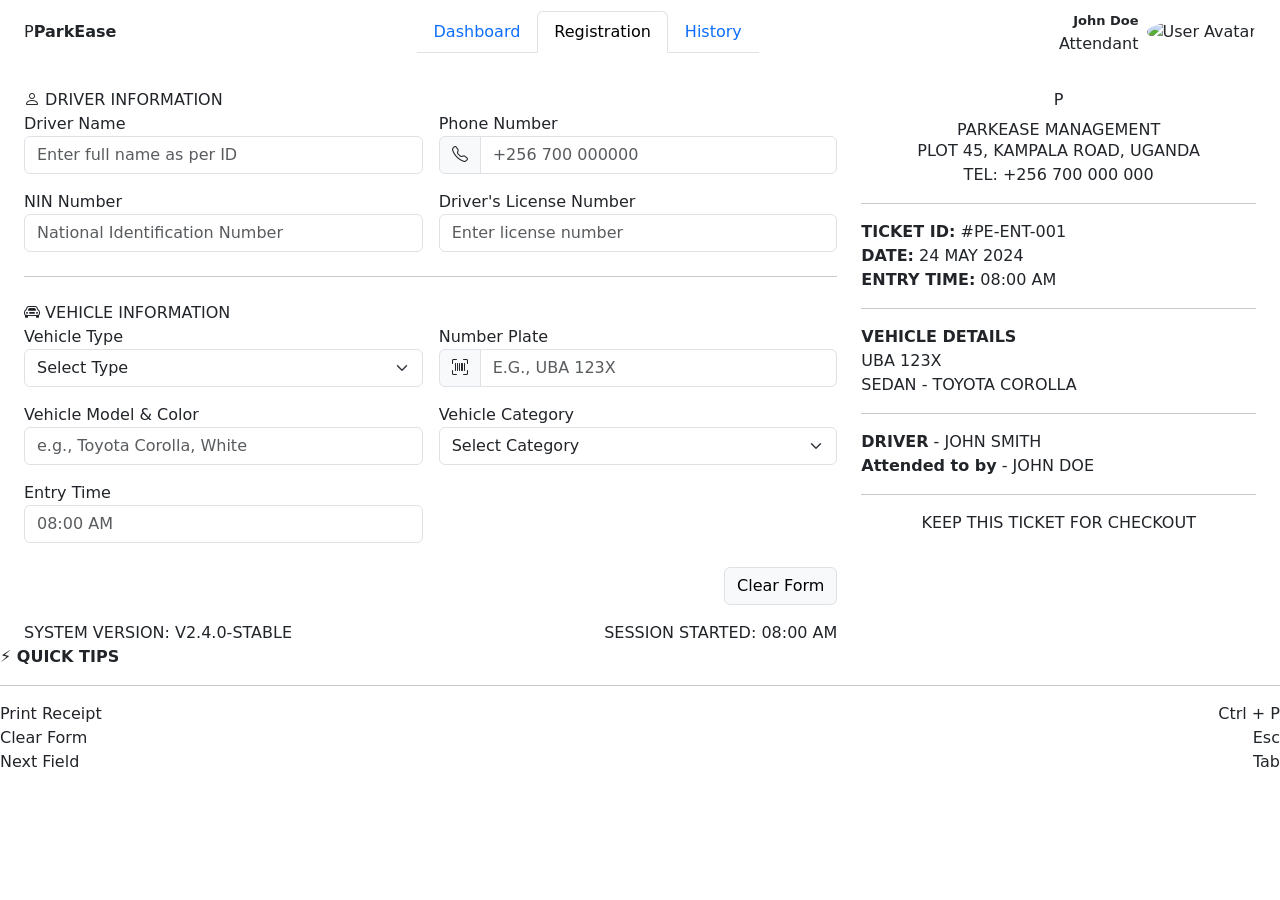
==== register.html @ d5cbaaca "added html for the registration page" ====
<!DOCTYPE html>
<html lang="en">
  <head>
    <meta charset="UTF-8" />
    <meta name="viewport" content="width=device-width, initial-scale=1" />
    <title>ParkEase Registration</title>

    <!-- Bootstrap CSS -->
    <link
      href="https://cdn.jsdelivr.net/npm/bootstrap@5.3.2/dist/css/bootstrap.min.css"
      rel="stylesheet"
    />
    <!-- Bootstrap Icons -->
    <link
      href="https://cdn.jsdelivr.net/npm/bootstrap-icons@1.11.1/font/bootstrap-icons.css"
      rel="stylesheet"
    />

    <!-- Custom CSS -->
    <link rel="stylesheet" href="css/register.css" />
  </head>

  <body>
    <!-- HEADER / NAVBAR -->
    <header>
      <nav class="navbar px-4 py-2 d-flex align-items-center">
        <!-- Left: Logo -->
        <div class="d-flex align-items-center">
          <div class="logo">P</div>
          <strong>ParkEase</strong>
        </div>

        <!-- Center: Navigation Tabs -->
        <div class="flex-grow-1 d-flex justify-content-center">
          <ul class="nav nav-tabs">
            <li class="nav-item"><a class="nav-link">Dashboard</a></li>
            <li class="nav-item">
              <a class="nav-link active">Registration</a>
            </li>
            <li class="nav-item"><a class="nav-link">History</a></li>
          </ul>
        </div>

        <!-- Right: User Info -->
        <div class="d-flex align-items-center">
          <div class="text-end me-2">
            <strong style="font-size: 13px">John Doe</strong>
            <div class="small-text">Attendant</div>
          </div>
          <img
            src="https://i.pravatar.cc/40"
            class="rounded-circle"
            alt="User Avatar"
          />
        </div>
      </nav>
    </header>

    <!-- MAIN CONTENT -->
    <main class="container-fluid mt-4 px-4">
      <div class="row g-4">
        <!-- FORM AREA -->
        <section class="col-lg-8">
          <article class="card-box">
            <!-- Driver Information -->
            <div class="section-title">
              <i class="bi bi-person"></i> DRIVER INFORMATION
            </div>

            <form>
              <div class="row g-3">
                <div class="col-md-6">
                  <label class="small-text" for="driverName">Driver Name</label>
                  <input
                    id="driverName"
                    class="form-control"
                    placeholder="Enter full name as per ID"
                  />
                </div>

                <div class="col-md-6">
                  <label class="small-text" for="phoneNumber"
                    >Phone Number</label
                  >
                  <div class="input-group">
                    <span class="input-group-text"
                      ><i class="bi bi-telephone"></i
                    ></span>
                    <input
                      id="phoneNumber"
                      class="form-control"
                      placeholder="+256 700 000000"
                    />
                  </div>
                </div>

                <div class="col-md-6">
                  <label class="small-text" for="ninNumber">NIN Number</label>
                  <input
                    id="ninNumber"
                    class="form-control"
                    placeholder="National Identification Number"
                  />
                </div>

                <div class="col-md-6">
                  <label class="small-text" for="licenseNumber"
                    >Driver's License Number</label
                  >
                  <input
                    id="licenseNumber"
                    class="form-control"
                    placeholder="Enter license number"
                  />
                </div>
              </div>

              <hr class="my-4" />

              <!-- Vehicle Information -->
              <div class="section-title">
                <i class="bi bi-car-front"></i> VEHICLE INFORMATION
              </div>

              <div class="row g-3">
                <div class="col-md-6">
                  <label class="small-text" for="vehicleType"
                    >Vehicle Type</label
                  >
                  <select id="vehicleType" class="form-select">
                    <option>Select Type</option>
                    <option>SUV</option>
                    <option>Sedan</option>
                    <option>Truck</option>
                    <option>Motorcycle</option>
                    <option>Bus</option>
                  </select>
                </div>

                <div class="col-md-6">
                  <label class="small-text" for="numberPlate"
                    >Number Plate</label
                  >
                  <div class="input-group">
                    <span class="input-group-text"
                      ><i class="bi bi-upc-scan"></i
                    ></span>
                    <input
                      id="numberPlate"
                      class="form-control"
                      placeholder="E.G., UBA 123X"
                    />
                  </div>
                </div>

                <div class="col-md-6">
                  <label class="small-text" for="vehicleModelColor"
                    >Vehicle Model & Color</label
                  >
                  <input
                    id="vehicleModelColor"
                    class="form-control"
                    placeholder="e.g., Toyota Corolla, White"
                  />
                </div>

                <div class="col-md-6">
                  <label class="small-text" for="vehicleCategory"
                    >Vehicle Category</label
                  >
                  <select id="vehicleCategory" class="form-select">
                    <option>Select Category</option>
                    <option>Commercial</option>
                    <option>Personal</option>
                  </select>
                </div>

                <div class="col-md-6">
                  <label class="small-text" for="entryTime">Entry Time</label>
                  <input
                    id="entryTime"
                    class="form-control"
                    placeholder="08:00 AM"
                  />
                </div>
              </div>

              <!-- Form Buttons -->
              <div class="d-flex mt-4">
                <button
                  class="btn btn-register text-white flex-grow-1 me-3"
                  type="submit"
                >
                  <i class="bi bi-printer"></i> Register & Print Receipt
                </button>
                <button class="btn btn-light border" type="reset">
                  Clear Form
                </button>
              </div>
            </form>

            <!-- Footer for Form -->
            <footer class="footer d-flex justify-content-between mt-3">
              <div>SYSTEM VERSION: V2.4.0-STABLE</div>
              <div>SESSION STARTED: 08:00 AM</div>
            </footer>
          </article>
        </section>

        <!-- RECEIPT PREVIEW  -->
        <section class="col-lg-4">
          <article class="receipt-card">
            <div class="text-center">
              <div class="receipt-logo">P</div>
              <h6 class="mt-2 mb-0">PARKEASE MANAGEMENT</h6>
              <div class="small-text">
                PLOT 45, KAMPALA ROAD, UGANDA<br />
                TEL: +256 700 000 000
              </div>
            </div>

            <hr />

            <div class="small-text">
              <strong>TICKET ID:</strong> #PE-ENT-001<br />
              <strong>DATE:</strong> 24 MAY 2024<br />
              <strong>ENTRY TIME:</strong> 08:00 AM
            </div>

            <hr />

            <div class="small-text">
              <strong>VEHICLE DETAILS</strong><br />
              UBA 123X<br />
              SEDAN - TOYOTA COROLLA
            </div>

            <hr />

            <div class="small-text"><strong>DRIVER</strong> - JOHN SMITH</div>

            <div class="small-text">
              <strong>Attended to by</strong> - JOHN DOE
            </div>

            <hr />

            <div id="qrcode"></div>

            <div class="text-center small-text mt-2">
              KEEP THIS TICKET FOR CHECKOUT
            </div>
          </article>
        </section>
      </div>
    </main>

    <!-- QUICK TIPS -->
    <aside class="quick-box">
      <strong>⚡ QUICK TIPS</strong>
      <hr />
      <div>Print Receipt <span class="float-end">Ctrl + P</span></div>
      <div>Clear Form <span class="float-end">Esc</span></div>
      <div>Next Field <span class="float-end">Tab</span></div>
    </aside>

    <!-- QR CODE SCRIPT -->
    <script src="https://cdnjs.cloudflare.com/ajax/libs/qrcodejs/1.0.0/qrcode.min.js"></script>
    <script>
      new QRCode(document.getElementById("qrcode"), {
        text: "Ticket PE-ENT-001 | Plate UBA123X | Entry 08:00AM",
        width: 110,
        height: 110,
      });
    </script>
  </body>
</html>
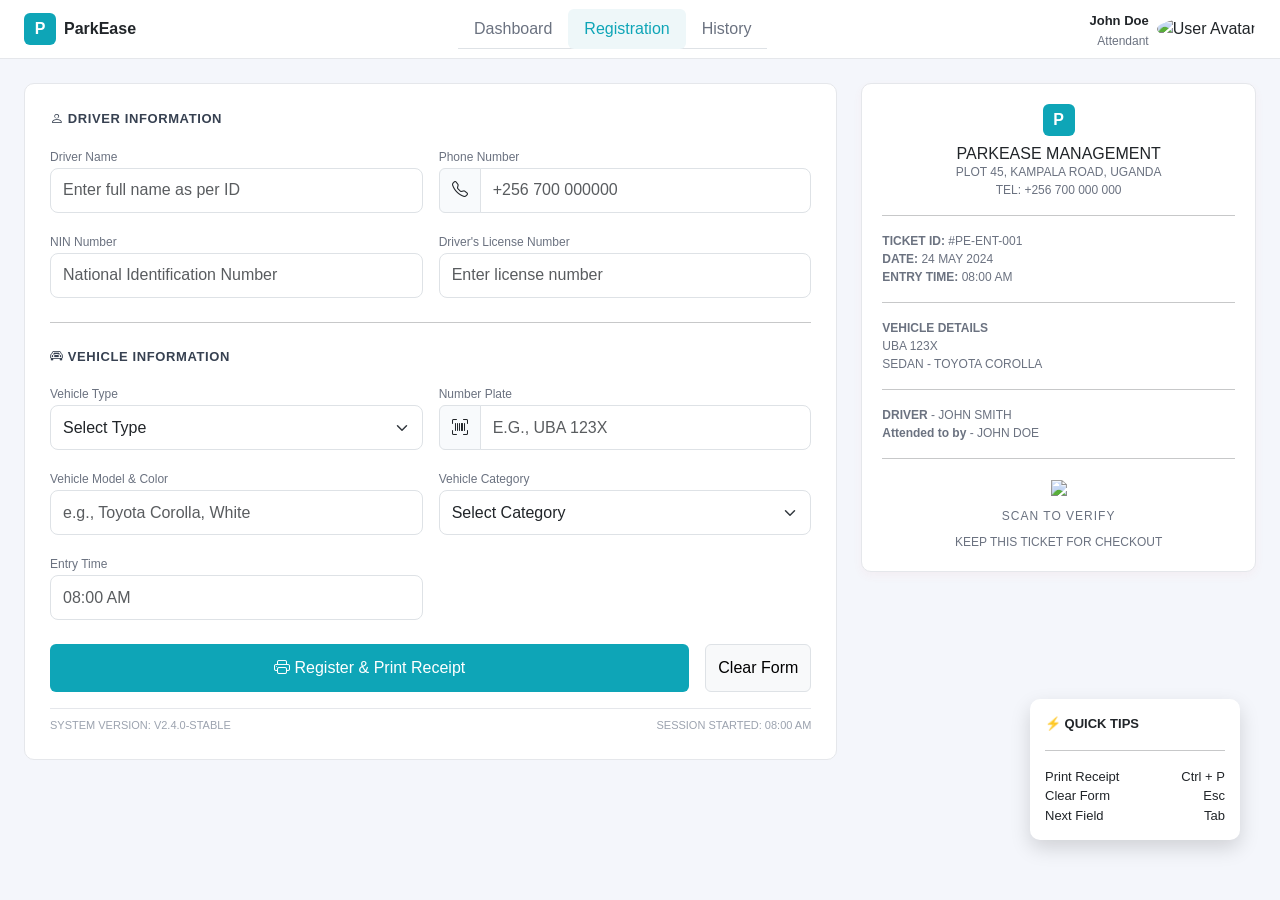
==== commit 906cf2de: "changed some things in the html" ====
--- a/register.html
+++ b/register.html
@@ -10,6 +10,7 @@
       href="https://cdn.jsdelivr.net/npm/bootstrap@5.3.2/dist/css/bootstrap.min.css"
       rel="stylesheet"
     />
+
     <!-- Bootstrap Icons -->
     <link
       href="https://cdn.jsdelivr.net/npm/bootstrap-icons@1.11.1/font/bootstrap-icons.css"
@@ -24,13 +25,14 @@
     <!-- HEADER / NAVBAR -->
     <header>
       <nav class="navbar px-4 py-2 d-flex align-items-center">
-        <!-- Left: Logo -->
+
+        <!-- Logo -->
         <div class="d-flex align-items-center">
           <div class="logo">P</div>
           <strong>ParkEase</strong>
         </div>
 
-        <!-- Center: Navigation Tabs -->
+        <!-- Navigation -->
         <div class="flex-grow-1 d-flex justify-content-center">
           <ul class="nav nav-tabs">
             <li class="nav-item"><a class="nav-link">Dashboard</a></li>
@@ -41,7 +43,7 @@
           </ul>
         </div>
 
-        <!-- Right: User Info -->
+        <!-- User -->
         <div class="d-flex align-items-center">
           <div class="text-end me-2">
             <strong style="font-size: 13px">John Doe</strong>
@@ -53,22 +55,26 @@
             alt="User Avatar"
           />
         </div>
+
       </nav>
     </header>
 
-    <!-- MAIN CONTENT -->
+    <!-- MAIN -->
     <main class="container-fluid mt-4 px-4">
       <div class="row g-4">
+
         <!-- FORM AREA -->
         <section class="col-lg-8">
           <article class="card-box">
-            <!-- Driver Information -->
+
+            <!-- DRIVER INFO -->
             <div class="section-title">
               <i class="bi bi-person"></i> DRIVER INFORMATION
             </div>
 
             <form>
               <div class="row g-3">
+
                 <div class="col-md-6">
                   <label class="small-text" for="driverName">Driver Name</label>
                   <input
@@ -79,13 +85,13 @@
                 </div>
 
                 <div class="col-md-6">
-                  <label class="small-text" for="phoneNumber"
-                    >Phone Number</label
-                  >
+                  <label class="small-text" for="phoneNumber">Phone Number</label>
+
                   <div class="input-group">
-                    <span class="input-group-text"
-                      ><i class="bi bi-telephone"></i
-                    ></span>
+                    <span class="input-group-text">
+                      <i class="bi bi-telephone"></i>
+                    </span>
+
                     <input
                       id="phoneNumber"
                       class="form-control"
@@ -104,29 +110,31 @@
                 </div>
 
                 <div class="col-md-6">
-                  <label class="small-text" for="licenseNumber"
-                    >Driver's License Number</label
-                  >
+                  <label class="small-text" for="licenseNumber">
+                    Driver's License Number
+                  </label>
+
                   <input
                     id="licenseNumber"
                     class="form-control"
                     placeholder="Enter license number"
                   />
                 </div>
+
               </div>
 
               <hr class="my-4" />
 
-              <!-- Vehicle Information -->
+              <!-- VEHICLE INFO -->
               <div class="section-title">
                 <i class="bi bi-car-front"></i> VEHICLE INFORMATION
               </div>
 
               <div class="row g-3">
-                <div class="col-md-6">
-                  <label class="small-text" for="vehicleType"
-                    >Vehicle Type</label
-                  >
+
+                <div class="col-md-6">
+                  <label class="small-text" for="vehicleType">Vehicle Type</label>
+
                   <select id="vehicleType" class="form-select">
                     <option>Select Type</option>
                     <option>SUV</option>
@@ -138,13 +146,13 @@
                 </div>
 
                 <div class="col-md-6">
-                  <label class="small-text" for="numberPlate"
-                    >Number Plate</label
-                  >
+                  <label class="small-text" for="numberPlate">Number Plate</label>
+
                   <div class="input-group">
-                    <span class="input-group-text"
-                      ><i class="bi bi-upc-scan"></i
-                    ></span>
+                    <span class="input-group-text">
+                      <i class="bi bi-upc-scan"></i>
+                    </span>
+
                     <input
                       id="numberPlate"
                       class="form-control"
@@ -154,9 +162,10 @@
                 </div>
 
                 <div class="col-md-6">
-                  <label class="small-text" for="vehicleModelColor"
-                    >Vehicle Model & Color</label
-                  >
+                  <label class="small-text" for="vehicleModelColor">
+                    Vehicle Model & Color
+                  </label>
+
                   <input
                     id="vehicleModelColor"
                     class="form-control"
@@ -165,9 +174,10 @@
                 </div>
 
                 <div class="col-md-6">
-                  <label class="small-text" for="vehicleCategory"
-                    >Vehicle Category</label
-                  >
+                  <label class="small-text" for="vehicleCategory">
+                    Vehicle Category
+                  </label>
+
                   <select id="vehicleCategory" class="form-select">
                     <option>Select Category</option>
                     <option>Commercial</option>
@@ -177,46 +187,58 @@
 
                 <div class="col-md-6">
                   <label class="small-text" for="entryTime">Entry Time</label>
+
                   <input
                     id="entryTime"
                     class="form-control"
                     placeholder="08:00 AM"
                   />
                 </div>
-              </div>
-
-              <!-- Form Buttons -->
+
+              </div>
+
+              <!-- Buttons -->
               <div class="d-flex mt-4">
+
                 <button
                   class="btn btn-register text-white flex-grow-1 me-3"
                   type="submit"
                 >
                   <i class="bi bi-printer"></i> Register & Print Receipt
                 </button>
+
                 <button class="btn btn-light border" type="reset">
                   Clear Form
                 </button>
-              </div>
+
+              </div>
+
             </form>
 
-            <!-- Footer for Form -->
+            <!-- Footer -->
             <footer class="footer d-flex justify-content-between mt-3">
               <div>SYSTEM VERSION: V2.4.0-STABLE</div>
               <div>SESSION STARTED: 08:00 AM</div>
             </footer>
+
           </article>
         </section>
 
-        <!-- RECEIPT PREVIEW  -->
+        <!-- RECEIPT -->
         <section class="col-lg-4">
           <article class="receipt-card">
+
             <div class="text-center">
+
               <div class="receipt-logo">P</div>
+
               <h6 class="mt-2 mb-0">PARKEASE MANAGEMENT</h6>
+
               <div class="small-text">
                 PLOT 45, KAMPALA ROAD, UGANDA<br />
                 TEL: +256 700 000 000
               </div>
+
             </div>
 
             <hr />
@@ -237,7 +259,9 @@
 
             <hr />
 
-            <div class="small-text"><strong>DRIVER</strong> - JOHN SMITH</div>
+            <div class="small-text">
+              <strong>DRIVER</strong> - JOHN SMITH
+            </div>
 
             <div class="small-text">
               <strong>Attended to by</strong> - JOHN DOE
@@ -245,13 +269,28 @@
 
             <hr />
 
-            <div id="qrcode"></div>
+            <!-- QR CODE INSIDE RECEIPT -->
+
+            <div class="text-center mt-3">
+
+              <img
+                src="https://api.qrserver.com/v1/create-qr-code/?size=120x120&data=ParkEaseReceipt"
+                width="120"
+              />
+
+              <div class="mt-2 small-text" style="letter-spacing:1px">
+                SCAN TO VERIFY
+              </div>
+
+            </div>
 
             <div class="text-center small-text mt-2">
               KEEP THIS TICKET FOR CHECKOUT
             </div>
+
           </article>
         </section>
+
       </div>
     </main>
 
@@ -264,14 +303,5 @@
       <div>Next Field <span class="float-end">Tab</span></div>
     </aside>
 
-    <!-- QR CODE SCRIPT -->
-    <script src="https://cdnjs.cloudflare.com/ajax/libs/qrcodejs/1.0.0/qrcode.min.js"></script>
-    <script>
-      new QRCode(document.getElementById("qrcode"), {
-        text: "Ticket PE-ENT-001 | Plate UBA123X | Entry 08:00AM",
-        width: 110,
-        height: 110,
-      });
-    </script>
   </body>
 </html>
--- a/css/register.css
+++ b/css/register.css
@@ -0,0 +1,145 @@
+/* BODY STYLES */
+body {
+  background: #f4f6fb; 
+  font-family: Arial, Segoe UI, sans-serif; 
+}
+
+/*  NAVBAR STYLES  */
+.navbar {
+  background: white;
+  border-bottom: 1px solid #e5e7eb;
+}
+
+/* LOGO STYLES */
+.logo {
+  width: 32px;
+  height: 32px;
+  background: #0ea5b7;
+  color: white;
+  display: flex;
+  align-items: center;
+  justify-content: center;
+  border-radius: 6px;
+  font-weight: 600;
+  margin-right: 8px;
+}
+
+/* NAV TAB STYLES */
+.nav-tabs .nav-link {
+  border: none;
+  color: #6b7280;
+}
+
+.nav-tabs .nav-link.active {
+  color: #0ea5b7; 
+  background: #eef7f9;
+  border-radius: 6px;
+}
+
+.nav-link:hover {
+    color: #0ea5b7;
+}
+
+/* CARD BOX STYLES */
+.card-box {
+  background: white;
+  border-radius: 10px;
+  border: 1px solid #e5e7eb;
+  padding: 25px;
+}
+
+/* SECTION TITLE STYLES */
+.section-title {
+  font-size: 13px;
+  font-weight: 600;
+  letter-spacing: 0.6px;
+  color: #374151;
+  margin-bottom: 15px;
+}
+
+/* FORM INPUT STYLES */
+.form-control,
+.form-select {
+  height: 45px;
+  border-radius: 8px;
+}
+
+.input-group-text {
+  background: #f8fafc;
+}
+
+/* BUTTON STYLES */
+.btn-register {
+  background: #0ea5b7;
+  border: none; 
+  height: 48px;
+  font-weight: 500;
+}
+
+.btn-register:hover {
+  background: #0c8fa0;
+}
+
+/* RECEIPT CARD STYLES */
+.receipt-card {
+  background: white;
+  border: 1px solid #e5e7eb;
+  border-radius: 10px;
+  padding: 20px;
+  box-shadow: 0 4px 10px rgba(240, 107, 107, 0.05);
+}
+
+/* RECEIPT LOGO STYLES */
+.receipt-logo {
+  width: 32px;
+  height: 32px;
+  background: #0ea5b7;
+  color: white;
+  display: flex;
+  align-items: center;
+  justify-content: center;
+  border-radius: 6px;
+  margin: auto;
+  font-weight: 600;
+}
+
+/* PREVIEW TITLE STYLES */
+.preview-title {
+  font-size: 12px;
+  color: #6b7280;
+  letter-spacing: 0.6px;
+}
+
+/* SMALL TEXT STYLES */
+.small-text {
+  font-size: 12px;
+  color: #6b7280;
+}
+
+/* QR CODE STYLES */
+#qrcode {
+  width: 110px;
+  margin: auto;
+}
+
+/* QUICK TIPS / ASIDE STYLES */
+.quick-box {
+  position: fixed;
+  bottom: 60px;
+  right: 40px;
+  background: white;
+  padding: 15px;
+  border-radius: 10px;
+  box-shadow: 0 8px 20px rgba(0, 0, 0, 0.15);
+  width: 210px;
+  font-size: 13px; 
+}
+
+/* FOOTER STYLES */
+.footer {
+  font-size: 11px;
+  color: #9ca3af;
+  border-top: 1px solid #e5e7eb;
+  padding-top: 8px;
+  margin-top: 15px;
+}
